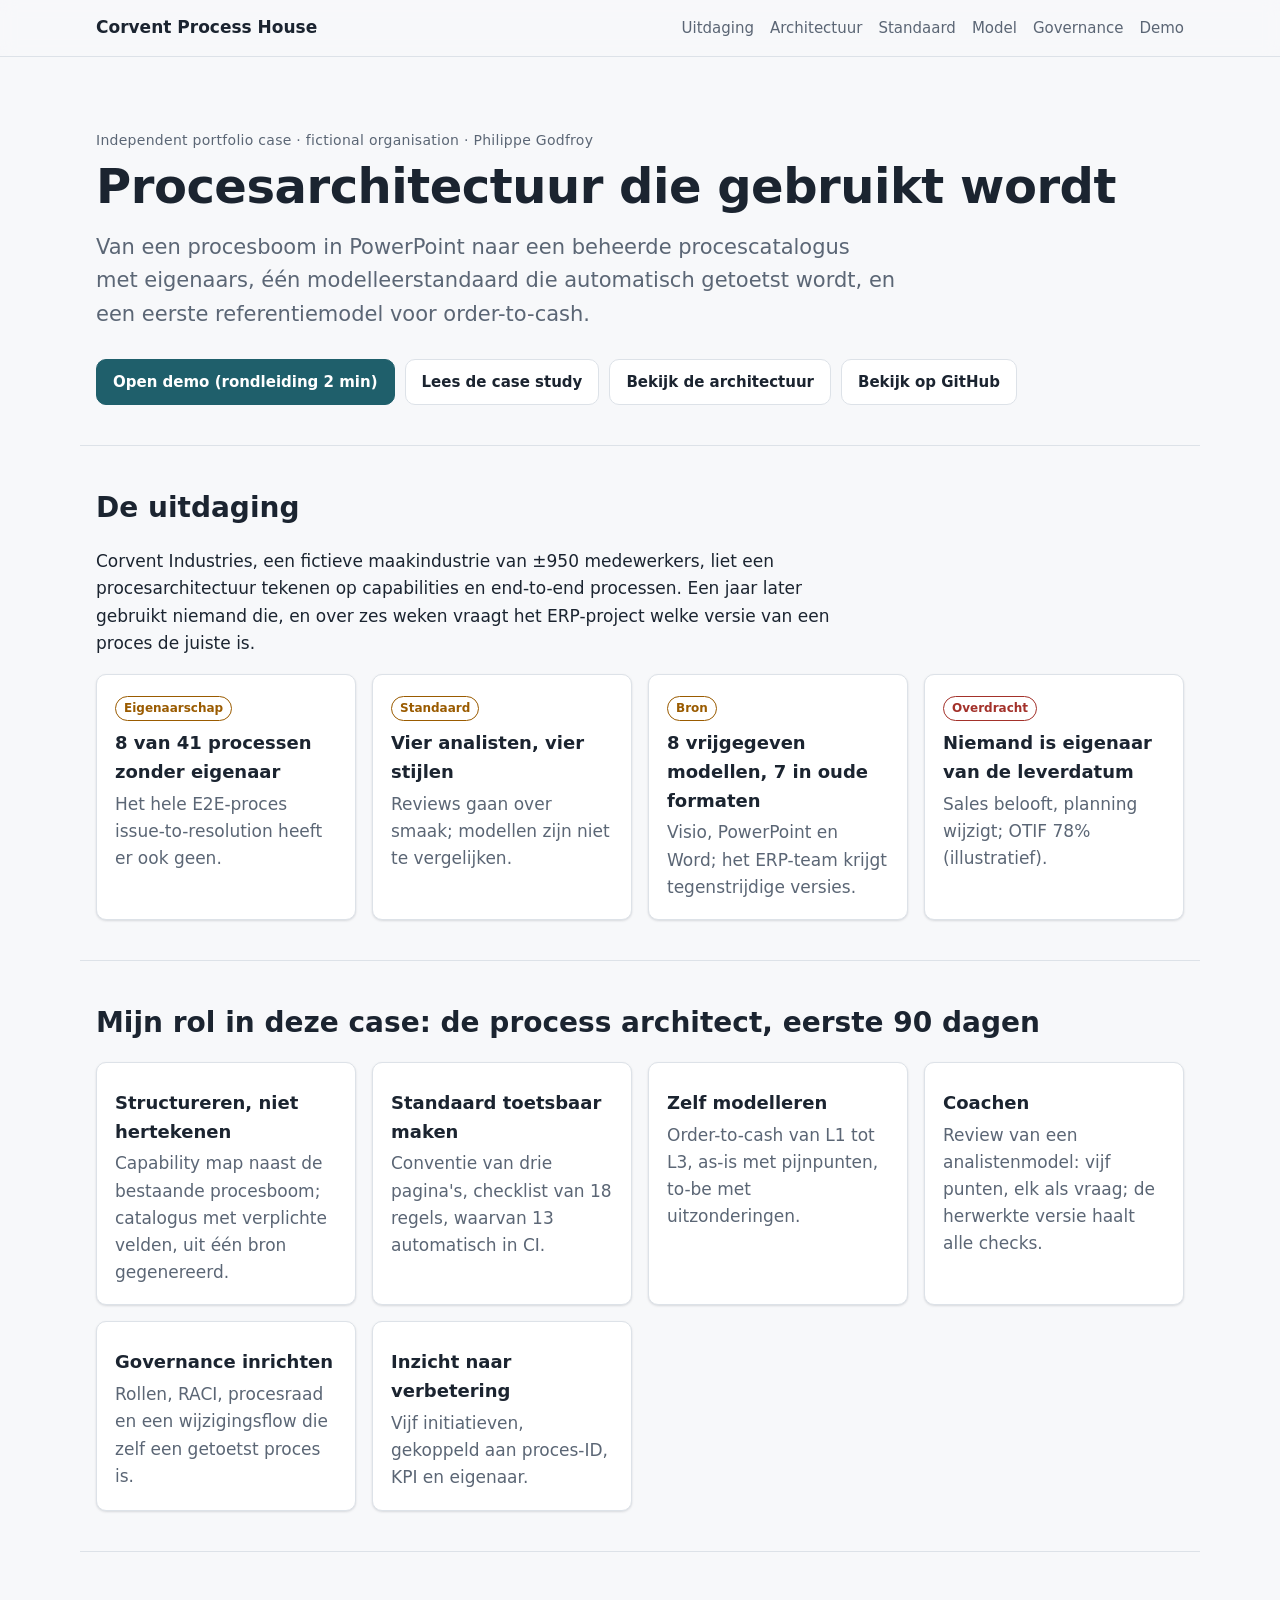
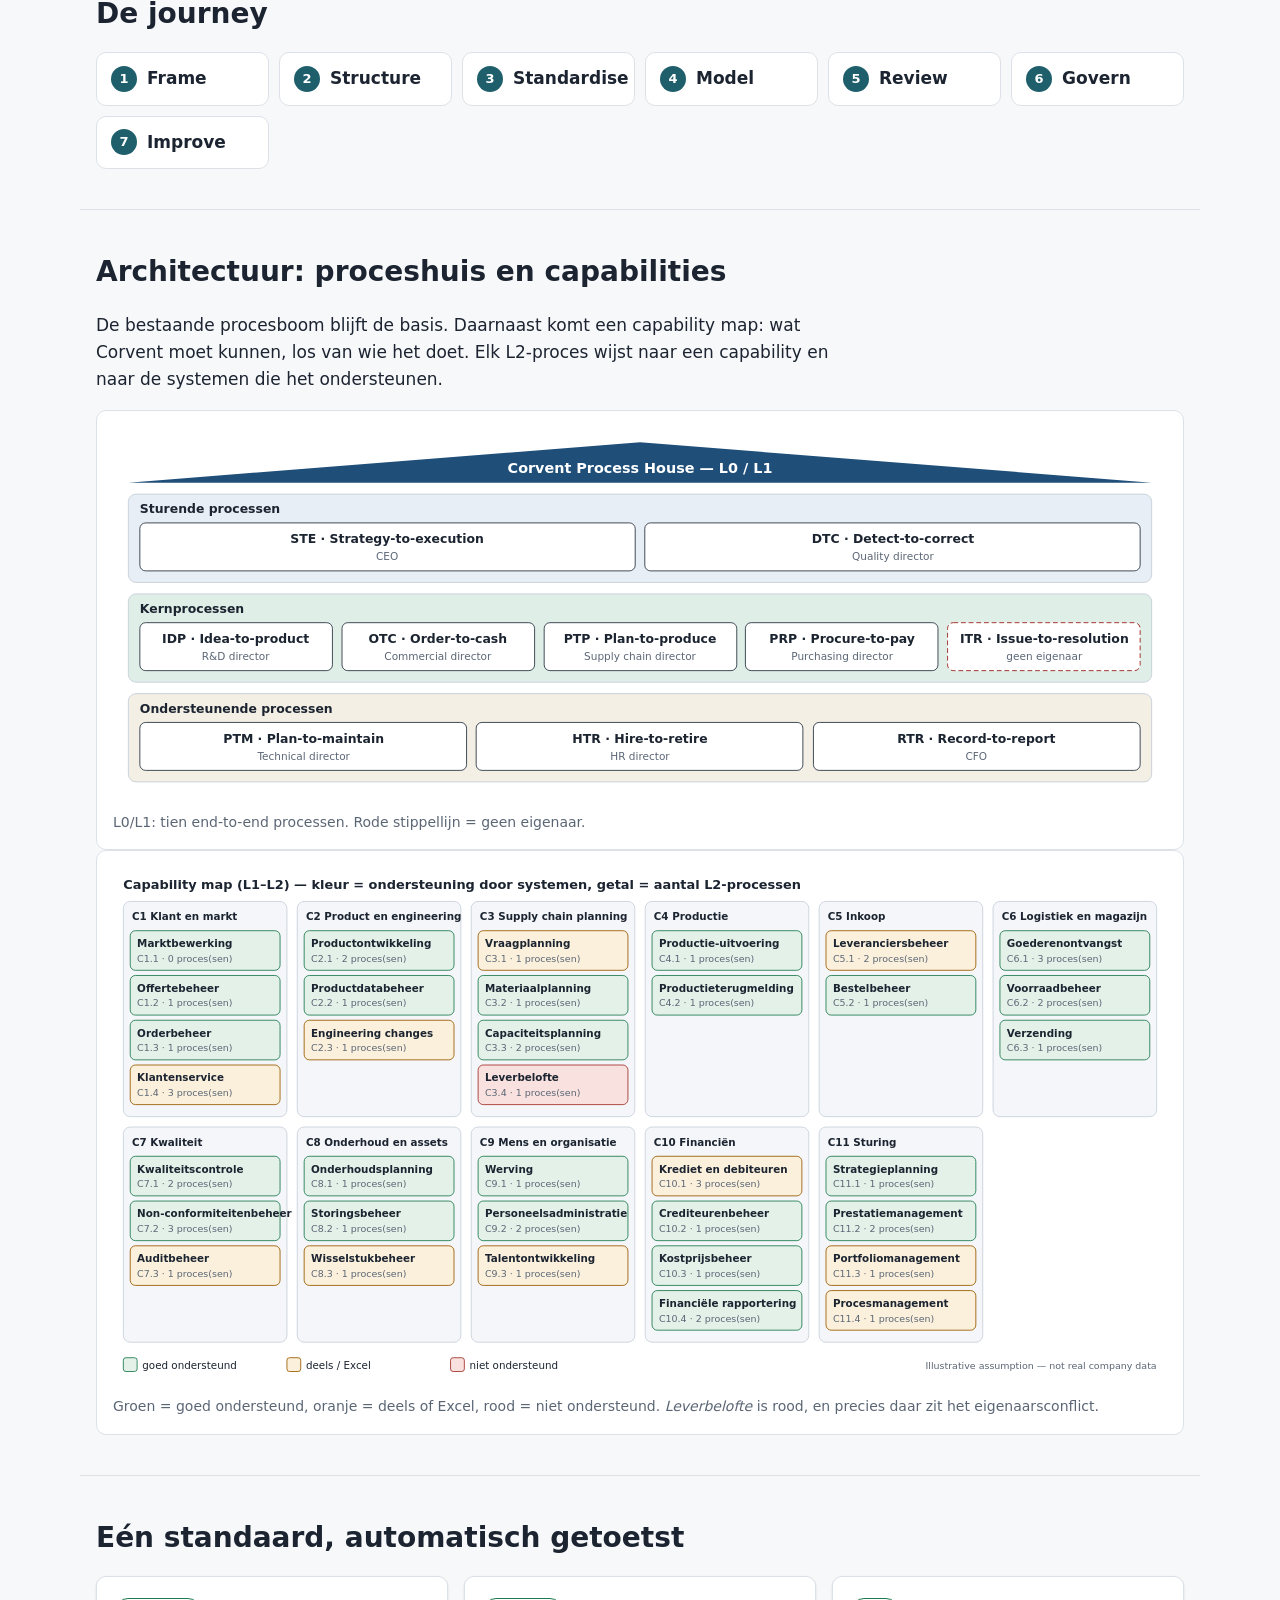
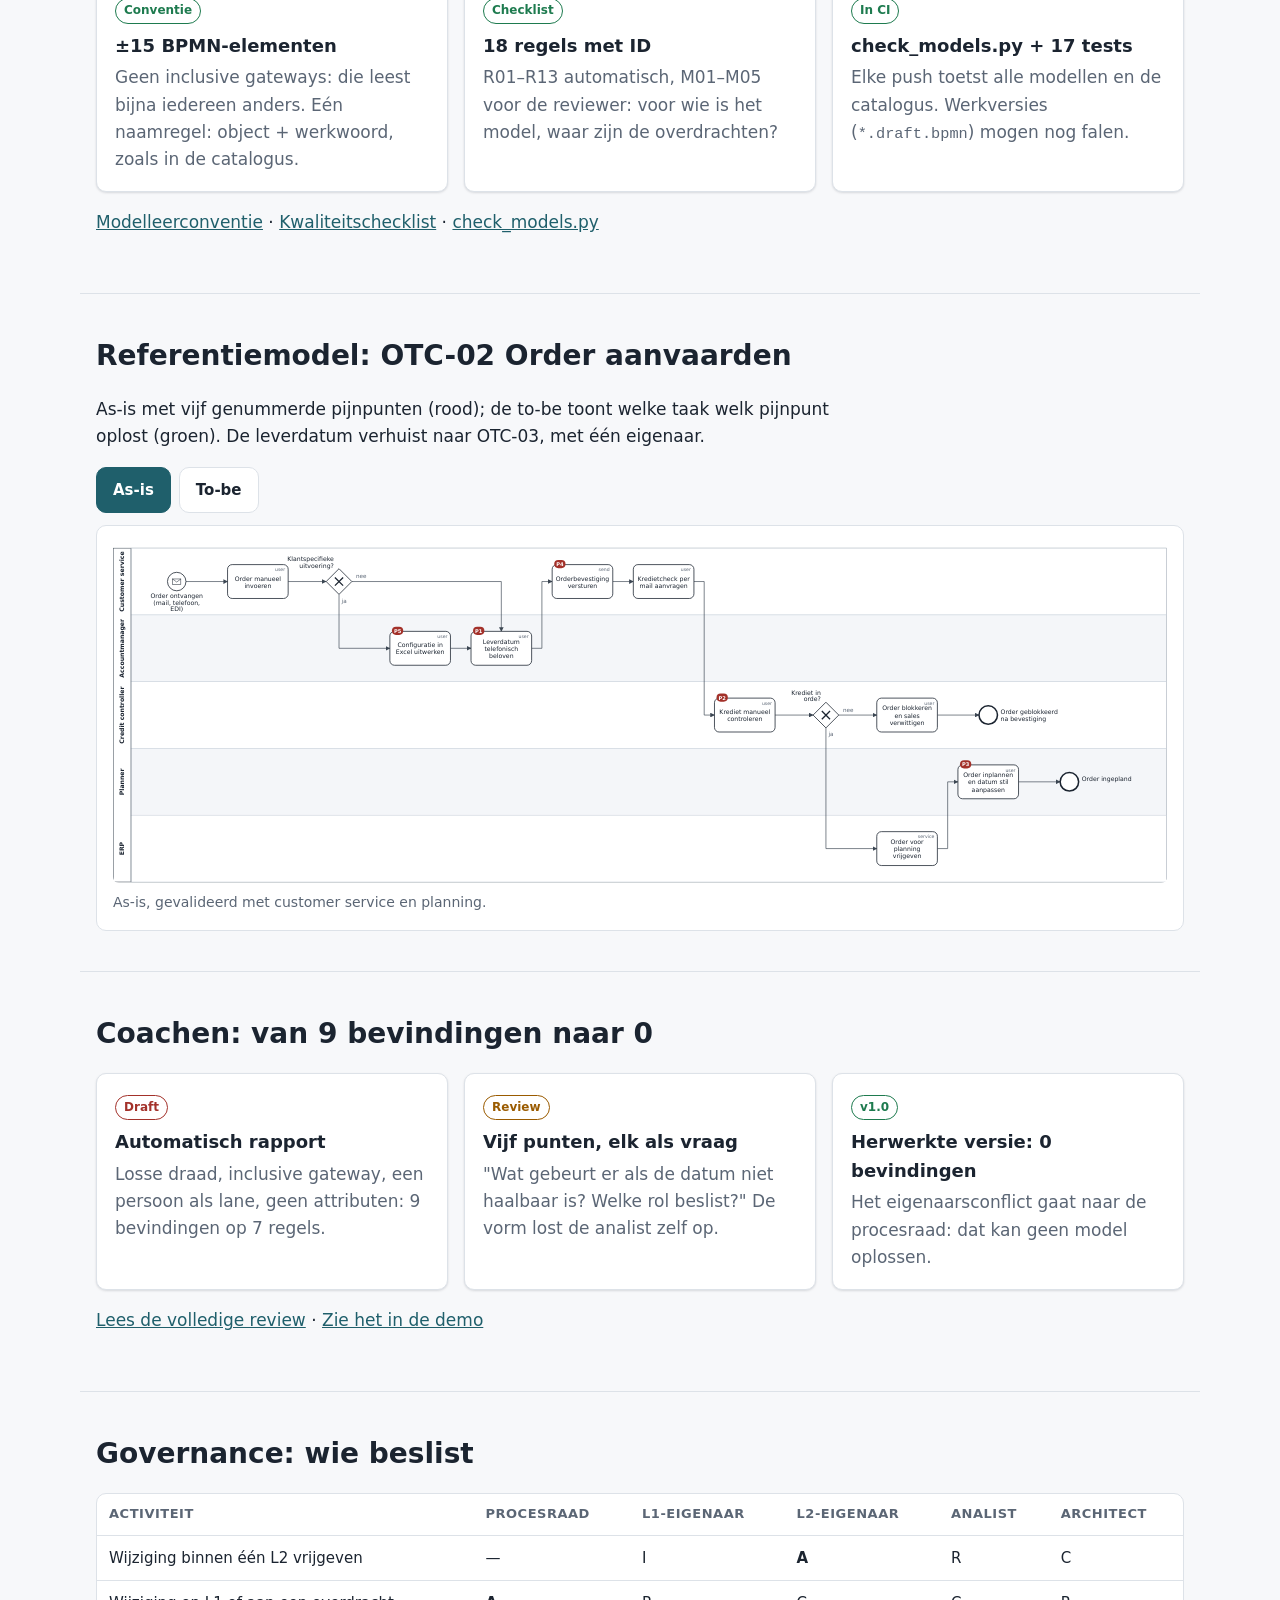
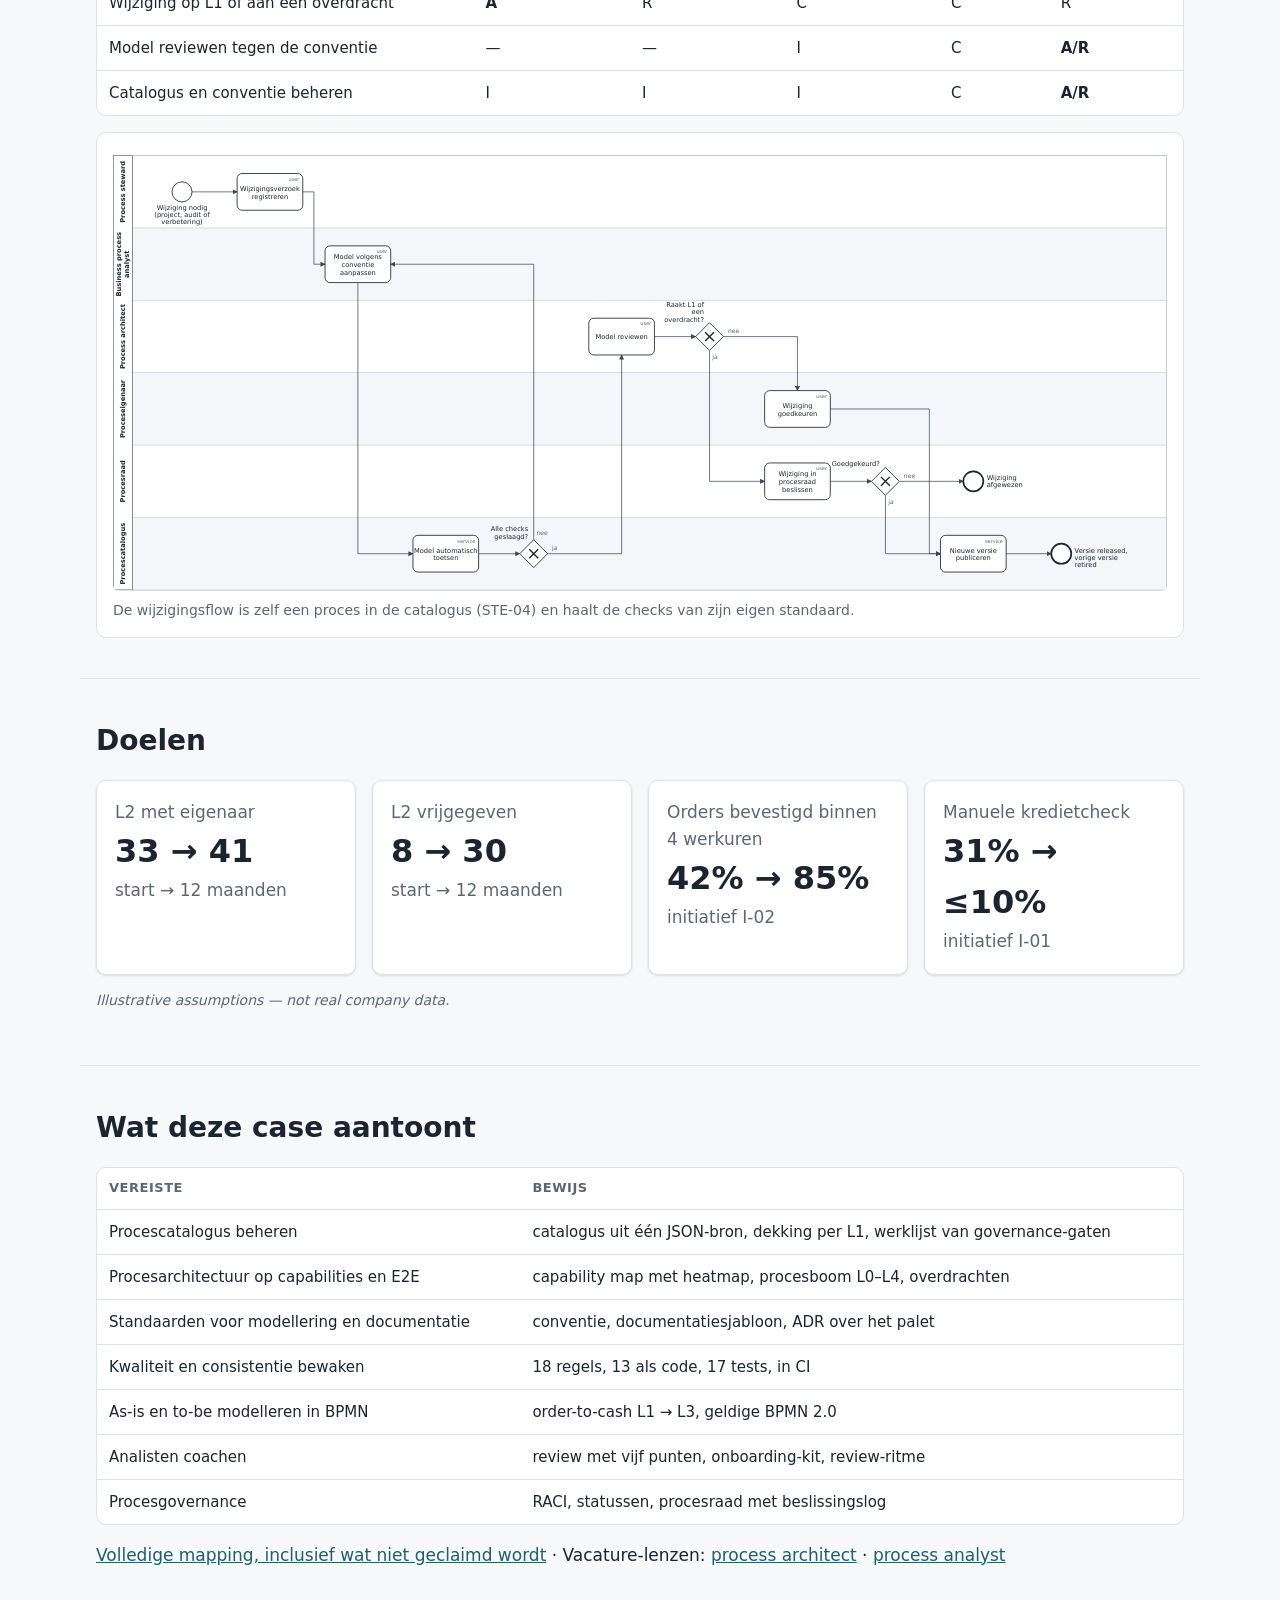
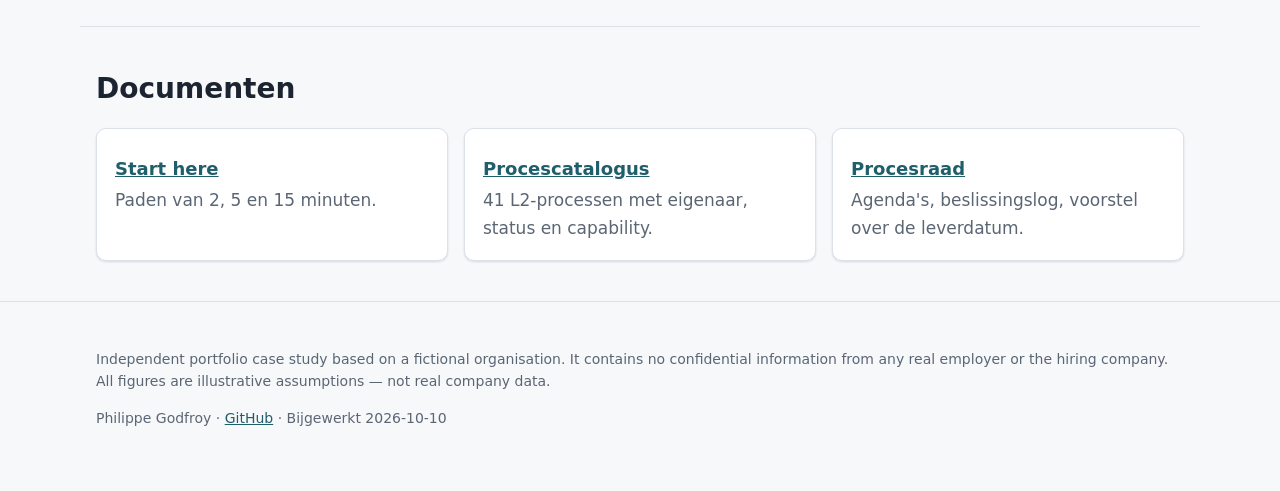
==== site/index.html @ 1c705dac "Corvent Process House: catalogue, capability map, modelling convention with automated checks, order-" ====
<!doctype html>
<html lang="nl">
<head>
  <meta charset="utf-8">
  <meta name="viewport" content="width=device-width, initial-scale=1">
  <title>Corvent Process House — procesarchitectuur case</title>
  <meta name="description" content="Van een procesboom in PowerPoint naar een beheerde procescatalogus met eigenaars, één modelleerstandaard die automatisch getoetst wordt, en een referentiemodel voor order-to-cash. Fictieve organisatie.">
  <meta property="og:title" content="Corvent Process House — procesarchitectuur die gebruikt wordt">
  <meta property="og:description" content="Procescatalogus, modelleerstandaard en governance + referentiemodel order-to-cash. Independent portfolio case, fictional organisation.">
  <meta property="og:type" content="website">
  <meta property="og:image" content="https://phlppgdfry.github.io/manufacturing-process-architecture-case/assets/og-image.png">
  <meta name="twitter:card" content="summary_large_image">
  <link rel="icon" href="assets/favicon.svg" type="image/svg+xml">
  <link rel="stylesheet" href="assets/style.css">
</head>
<body>
  <header class="site-header">
    <div class="wrap header-inner">
      <a class="brand" href="./">Corvent Process House</a>
      <nav aria-label="Secties">
        <a href="#uitdaging">Uitdaging</a>
        <a href="#architectuur">Architectuur</a>
        <a href="#standaard">Standaard</a>
        <a href="#model">Model</a>
        <a href="#governance">Governance</a>
        <a href="demo/?tour">Demo</a>
      </nav>
    </div>
  </header>

  <main>
    <section class="hero wrap">
      <p class="eyebrow">Independent portfolio case · fictional organisation · Philippe Godfroy</p>
      <h1>Procesarchitectuur die gebruikt wordt</h1>
      <p class="lede">Van een procesboom in PowerPoint naar een beheerde procescatalogus met eigenaars, één modelleerstandaard die automatisch getoetst wordt, en een eerste referentiemodel voor order-to-cash.</p>
      <div class="cta-row">
        <a class="btn primary" href="demo/?tour">Open demo (rondleiding 2 min)</a>
        <a class="btn" href="https://github.com/phlppgdfry/manufacturing-process-architecture-case/blob/main/CASE_STUDY.md">Lees de case study</a>
        <a class="btn" href="#architectuur">Bekijk de architectuur</a>
        <a class="btn" href="https://github.com/phlppgdfry/manufacturing-process-architecture-case">Bekijk op GitHub</a>
      </div>
    </section>

    <section id="uitdaging" class="wrap section">
      <h2>De uitdaging</h2>
      <p class="measure">Corvent Industries, een fictieve maakindustrie van ±950 medewerkers, liet een procesarchitectuur tekenen op capabilities en end-to-end processen. Een jaar later gebruikt niemand die, en over zes weken vraagt het ERP-project welke versie van een proces de juiste is.</p>
      <div class="grid cards-4">
        <article class="card"><span class="chip warn">Eigenaarschap</span><h3>8 van 41 processen zonder eigenaar</h3><p>Het hele E2E-proces issue-to-resolution heeft er ook geen.</p></article>
        <article class="card"><span class="chip warn">Standaard</span><h3>Vier analisten, vier stijlen</h3><p>Reviews gaan over smaak; modellen zijn niet te vergelijken.</p></article>
        <article class="card"><span class="chip warn">Bron</span><h3>8 vrijgegeven modellen, 7 in oude formaten</h3><p>Visio, PowerPoint en Word; het ERP-team krijgt tegenstrijdige versies.</p></article>
        <article class="card"><span class="chip risk">Overdracht</span><h3>Niemand is eigenaar van de leverdatum</h3><p>Sales belooft, planning wijzigt; OTIF 78% (illustratief).</p></article>
      </div>
    </section>

    <section id="rol" class="wrap section">
      <h2>Mijn rol in deze case: de process architect, eerste 90 dagen</h2>
      <div class="grid cards-3">
        <article class="card"><h3>Structureren, niet hertekenen</h3><p>Capability map naast de bestaande procesboom; catalogus met verplichte velden, uit één bron gegenereerd.</p></article>
        <article class="card"><h3>Standaard toetsbaar maken</h3><p>Conventie van drie pagina's, checklist van 18 regels, waarvan 13 automatisch in CI.</p></article>
        <article class="card"><h3>Zelf modelleren</h3><p>Order-to-cash van L1 tot L3, as-is met pijnpunten, to-be met uitzonderingen.</p></article>
        <article class="card"><h3>Coachen</h3><p>Review van een analistenmodel: vijf punten, elk als vraag; de herwerkte versie haalt alle checks.</p></article>
        <article class="card"><h3>Governance inrichten</h3><p>Rollen, RACI, procesraad en een wijzigingsflow die zelf een getoetst proces is.</p></article>
        <article class="card"><h3>Inzicht naar verbetering</h3><p>Vijf initiatieven, gekoppeld aan proces-ID, KPI en eigenaar.</p></article>
      </div>
    </section>

    <section id="journey" class="wrap section">
      <h2>De journey</h2>
      <ol class="journey">
        <li><a href="https://github.com/phlppgdfry/manufacturing-process-architecture-case/blob/main/docs/01-frame/90-dagenplan.md"><span class="step-no">1</span>Frame</a></li>
        <li><a href="https://github.com/phlppgdfry/manufacturing-process-architecture-case/blob/main/docs/02-architecture/capability-map.md"><span class="step-no">2</span>Structure</a></li>
        <li><a href="https://github.com/phlppgdfry/manufacturing-process-architecture-case/blob/main/docs/03-standards/modelleerconventie.md"><span class="step-no">3</span>Standardise</a></li>
        <li><a href="https://github.com/phlppgdfry/manufacturing-process-architecture-case/blob/main/docs/04-reference-model/order-to-cash.md"><span class="step-no">4</span>Model</a></li>
        <li><a href="https://github.com/phlppgdfry/manufacturing-process-architecture-case/blob/main/docs/05-review/review-otc-03.md"><span class="step-no">5</span>Review</a></li>
        <li><a href="https://github.com/phlppgdfry/manufacturing-process-architecture-case/blob/main/docs/06-governance/governance-model.md"><span class="step-no">6</span>Govern</a></li>
        <li><a href="https://github.com/phlppgdfry/manufacturing-process-architecture-case/blob/main/docs/07-improvement/verbeterportfolio.md"><span class="step-no">7</span>Improve</a></li>
      </ol>
    </section>

    <section id="architectuur" class="wrap section">
      <h2>Architectuur: proceshuis en capabilities</h2>
      <p class="measure">De bestaande procesboom blijft de basis. Daarnaast komt een capability map: wat Corvent moet kunnen, los van wie het doet. Elk L2-proces wijst naar een capability en naar de systemen die het ondersteunen.</p>
      <figure class="diagram">
        <img src="assets/models/proceshuis.svg" alt="Proceshuis met drie lagen: sturend (STE, DTC), kern (IDP, OTC, PTP, PRP, ITR) en ondersteunend (PTM, HTR, RTR). ITR heeft geen eigenaar." width="1100" height="392">
        <figcaption>L0/L1: tien end-to-end processen. Rode stippellijn = geen eigenaar.</figcaption>
      </figure>
      <figure class="diagram">
        <img src="assets/models/capability-map.svg" alt="Capability map met 11 domeinen en 35 capabilities; Leverbelofte staat rood, onder meer Klantenservice en Krediet en debiteuren staan oranje." loading="lazy" width="1224" height="604">
        <figcaption>Groen = goed ondersteund, oranje = deels of Excel, rood = niet ondersteund. <em>Leverbelofte</em> is rood, en precies daar zit het eigenaarsconflict.</figcaption>
      </figure>
    </section>

    <section id="standaard" class="wrap section">
      <h2>Eén standaard, automatisch getoetst</h2>
      <div class="grid cards-3">
        <article class="card"><span class="chip ok">Conventie</span><h3>±15 BPMN-elementen</h3><p>Geen inclusive gateways: die leest bijna iedereen anders. Eén naamregel: object + werkwoord, zoals in de catalogus.</p></article>
        <article class="card"><span class="chip ok">Checklist</span><h3>18 regels met ID</h3><p>R01–R13 automatisch, M01–M05 voor de reviewer: voor wie is het model, waar zijn de overdrachten?</p></article>
        <article class="card"><span class="chip ok">In CI</span><h3>check_models.py + 17 tests</h3><p>Elke push toetst alle modellen en de catalogus. Werkversies (<code>*.draft.bpmn</code>) mogen nog falen.</p></article>
      </div>
      <p><a href="https://github.com/phlppgdfry/manufacturing-process-architecture-case/blob/main/docs/03-standards/modelleerconventie.md">Modelleerconventie</a> · <a href="https://github.com/phlppgdfry/manufacturing-process-architecture-case/blob/main/docs/03-standards/kwaliteitschecklist.md">Kwaliteitschecklist</a> · <a href="https://github.com/phlppgdfry/manufacturing-process-architecture-case/blob/main/scripts/check_models.py">check_models.py</a></p>
    </section>

    <section id="model" class="wrap section">
      <h2>Referentiemodel: OTC-02 Order aanvaarden</h2>
      <p class="measure">As-is met vijf genummerde pijnpunten (rood); de to-be toont welke taak welk pijnpunt oplost (groen). De leverdatum verhuist naar OTC-03, met één eigenaar.</p>
      <div class="toggle" role="group" aria-label="Kies model">
        <button type="button" class="btn" data-show="asis" aria-pressed="true">As-is</button>
        <button type="button" class="btn" data-show="tobe" aria-pressed="false">To-be</button>
      </div>
      <figure class="diagram" data-model="asis">
        <img src="assets/models/otc-02-as-is.svg" alt="As-is: order manueel ingevoerd, leverdatum telefonisch beloofd (P1), bevestiging vóór kredietcheck (P4), krediet manueel gecontroleerd (P2), datum stil aangepast door planner (P3), configuratie in Excel (P5)." loading="lazy" width="2052" height="664">
        <figcaption>As-is, gevalideerd met customer service en planning.</figcaption>
      </figure>
      <figure class="diagram hidden" data-model="tobe">
        <img src="assets/models/otc-02-to-be.svg" alt="To-be: order geregistreerd, configuratie in productconfigurator, kredietlimiet automatisch gecontroleerd, uitzondering beoordeeld door credit controller met timer van 4 werkuren, order aanvaard en naar OTC-03." loading="lazy" width="1894" height="534">
        <figcaption>To-be v1.0: drie uitzonderingspaden, waaronder een non-interrupting timer.</figcaption>
      </figure>
    </section>

    <section id="review" class="wrap section">
      <h2>Coachen: van 9 bevindingen naar 0</h2>
      <div class="grid cards-3">
        <article class="card"><span class="chip risk">Draft</span><h3>Automatisch rapport</h3><p>Losse draad, inclusive gateway, een persoon als lane, geen attributen: 9 bevindingen op 7 regels.</p></article>
        <article class="card"><span class="chip warn">Review</span><h3>Vijf punten, elk als vraag</h3><p>"Wat gebeurt er als de datum niet haalbaar is? Welke rol beslist?" De vorm lost de analist zelf op.</p></article>
        <article class="card"><span class="chip ok">v1.0</span><h3>Herwerkte versie: 0 bevindingen</h3><p>Het eigenaarsconflict gaat naar de procesraad: dat kan geen model oplossen.</p></article>
      </div>
      <p><a href="https://github.com/phlppgdfry/manufacturing-process-architecture-case/blob/main/docs/05-review/review-otc-03.md">Lees de volledige review</a> · <a href="demo/?tour">Zie het in de demo</a></p>
    </section>

    <section id="governance" class="wrap section">
      <h2>Governance: wie beslist</h2>
      <div class="table-wrap">
        <table>
          <thead><tr><th>Activiteit</th><th>Procesraad</th><th>L1-eigenaar</th><th>L2-eigenaar</th><th>Analist</th><th>Architect</th></tr></thead>
          <tbody>
            <tr><td>Wijziging binnen één L2 vrijgeven</td><td>—</td><td>I</td><td><strong>A</strong></td><td>R</td><td>C</td></tr>
            <tr><td>Wijziging op L1 of aan een overdracht</td><td><strong>A</strong></td><td>R</td><td>C</td><td>C</td><td>R</td></tr>
            <tr><td>Model reviewen tegen de conventie</td><td>—</td><td>—</td><td>I</td><td>C</td><td><strong>A/R</strong></td></tr>
            <tr><td>Catalogus en conventie beheren</td><td>I</td><td>I</td><td>I</td><td>C</td><td><strong>A/R</strong></td></tr>
          </tbody>
        </table>
      </div>
      <figure class="diagram" style="margin-top:16px">
        <img src="assets/models/ste-04-proceswijziging.svg" alt="Wijzigingsflow: steward registreert verzoek, analist past model aan, automatische check, architect reviewt, eigenaar of procesraad beslist, nieuwe versie gepubliceerd." loading="lazy" width="1894" height="794">
        <figcaption>De wijzigingsflow is zelf een proces in de catalogus (STE-04) en haalt de checks van zijn eigen standaard.</figcaption>
      </figure>
    </section>

    <section id="resultaat" class="wrap section">
      <h2>Doelen</h2>
      <div class="grid cards-4">
        <article class="card"><p>L2 met eigenaar</p><p class="kpi-value">33 → 41</p><p>start → 12 maanden</p></article>
        <article class="card"><p>L2 vrijgegeven</p><p class="kpi-value">8 → 30</p><p>start → 12 maanden</p></article>
        <article class="card"><p>Orders bevestigd binnen 4 werkuren</p><p class="kpi-value">42% → 85%</p><p>initiatief I-02</p></article>
        <article class="card"><p>Manuele kredietcheck</p><p class="kpi-value">31% → ≤10%</p><p>initiatief I-01</p></article>
      </div>
      <p class="note">Illustrative assumptions — not real company data.</p>
    </section>

    <section id="evidence" class="wrap section">
      <h2>Wat deze case aantoont</h2>
      <div class="table-wrap">
        <table>
          <thead><tr><th>Vereiste</th><th>Bewijs</th></tr></thead>
          <tbody>
            <tr><td>Procescatalogus beheren</td><td>catalogus uit één JSON-bron, dekking per L1, werklijst van governance-gaten</td></tr>
            <tr><td>Procesarchitectuur op capabilities en E2E</td><td>capability map met heatmap, procesboom L0–L4, overdrachten</td></tr>
            <tr><td>Standaarden voor modellering en documentatie</td><td>conventie, documentatiesjabloon, ADR over het palet</td></tr>
            <tr><td>Kwaliteit en consistentie bewaken</td><td>18 regels, 13 als code, 17 tests, in CI</td></tr>
            <tr><td>As-is en to-be modelleren in BPMN</td><td>order-to-cash L1 → L3, geldige BPMN 2.0</td></tr>
            <tr><td>Analisten coachen</td><td>review met vijf punten, onboarding-kit, review-ritme</td></tr>
            <tr><td>Procesgovernance</td><td>RACI, statussen, procesraad met beslissingslog</td></tr>
          </tbody>
        </table>
      </div>
      <p><a href="https://github.com/phlppgdfry/manufacturing-process-architecture-case/blob/main/EVIDENCE.md">Volledige mapping, inclusief wat niet geclaimd wordt</a> · Vacature-lenzen: <a href="for/process-architect/">process architect</a> · <a href="for/process-analyst/">process analyst</a></p>
    </section>

    <section id="documenten" class="wrap section">
      <h2>Documenten</h2>
      <div class="grid cards-3">
        <article class="card"><h3><a href="https://github.com/phlppgdfry/manufacturing-process-architecture-case/blob/main/START-HERE.md">Start here</a></h3><p>Paden van 2, 5 en 15 minuten.</p></article>
        <article class="card"><h3><a href="https://github.com/phlppgdfry/manufacturing-process-architecture-case/blob/main/docs/02-architecture/procescatalogus.md">Procescatalogus</a></h3><p>41 L2-processen met eigenaar, status en capability.</p></article>
        <article class="card"><h3><a href="https://github.com/phlppgdfry/manufacturing-process-architecture-case/blob/main/docs/06-governance/procesraad.md">Procesraad</a></h3><p>Agenda's, beslissingslog, voorstel over de leverdatum.</p></article>
      </div>
    </section>
  </main>

  <footer class="site-footer">
    <div class="wrap">
      <p>Independent portfolio case study based on a fictional organisation. It contains no confidential information from any real employer or the hiring company. All figures are illustrative assumptions — not real company data.</p>
      <p>Philippe Godfroy · <a href="https://github.com/phlppgdfry">GitHub</a> · Bijgewerkt 2026-10-10</p>
    </div>
  </footer>

  <script>
    document.querySelectorAll("[data-show]").forEach((btn) => btn.addEventListener("click", () => {
      document.querySelectorAll("[data-show]").forEach((b) => b.setAttribute("aria-pressed", String(b === btn)));
      document.querySelectorAll("[data-model]").forEach((f) => f.classList.toggle("hidden", f.dataset.model !== btn.dataset.show));
    }));
  </script>
</body>
</html>
---- site/assets/style.css ----
/* Case-site design system: neutral, enterprise, one accent. Change tokens, not components. */
/* Corvent Process House: teal accent; demo components at the end of the file. */
:root {
  --font: ui-sans-serif, system-ui, -apple-system, "Segoe UI", Roboto, "Helvetica Neue", Arial, sans-serif;
  --mono: ui-monospace, "SF Mono", Menlo, Consolas, monospace;
  --bg: #f7f8fa;
  --surface: #ffffff;
  --text: #1b2430;
  --muted: #5b6675;
  --border: #dde2e8;
  --accent: #1f5f6b;
  --accent-contrast: #ffffff;
  --ok: #1e7b4f;
  --warn: #9a5b00;
  --risk: #a3312a;
  --radius: 10px;
  --shadow: 0 1px 2px rgb(16 24 40 / 6%), 0 1px 3px rgb(16 24 40 / 8%);
  --wrap: 1120px;
  --gutter: 16px;
}
@media (prefers-color-scheme: dark) {
  :root {
    --bg: #0f141a;
    --surface: #161d25;
    --text: #e6eaef;
    --muted: #9aa5b1;
    --border: #2a3440;
    --accent: #7cc4cf;
    --accent-contrast: #0f141a;
    --ok: #5cc28f;
    --warn: #e0a84a;
    --risk: #ef8a82;
    --shadow: none;
  }
}

*, *::before, *::after { box-sizing: border-box; }
html { scroll-behavior: smooth; }
body { margin: 0; font-family: var(--font); background: var(--bg); color: var(--text); line-height: 1.6; font-size: 17px; }
a { color: var(--accent); }
a:focus-visible, .btn:focus-visible { outline: 3px solid var(--accent); outline-offset: 2px; }
img, svg { max-width: 100%; height: auto; }

.wrap { max-width: var(--wrap); margin: 0 auto; padding: 0 var(--gutter); }
.measure { max-width: 68ch; }

.site-header { position: sticky; top: 0; z-index: 10; background: color-mix(in srgb, var(--bg) 88%, transparent); backdrop-filter: blur(8px); border-bottom: 1px solid var(--border); }
.header-inner { display: flex; align-items: center; justify-content: space-between; gap: 16px; min-height: 56px; flex-wrap: wrap; }
.brand { font-weight: 700; text-decoration: none; color: var(--text); }
.site-header nav { display: flex; gap: 16px; flex-wrap: wrap; }
.site-header nav a { color: var(--muted); text-decoration: none; font-size: 15px; }
.site-header nav a:hover { color: var(--text); }

.hero { padding: 72px var(--gutter) 40px; }
.eyebrow { color: var(--muted); font-size: 14px; letter-spacing: .02em; margin: 0 0 8px; }
h1 { font-size: clamp(30px, 5vw, 48px); line-height: 1.15; margin: 0 0 16px; letter-spacing: -0.01em; }
h2 { font-size: clamp(22px, 3vw, 28px); margin: 0 0 16px; }
h3 { font-size: 18px; margin: 8px 0 4px; }
.lede { font-size: clamp(18px, 2.4vw, 21px); color: var(--muted); max-width: 60ch; margin: 0 0 28px; }

.cta-row { display: flex; flex-wrap: wrap; gap: 10px; }
.btn { display: inline-block; padding: 10px 16px; border-radius: var(--radius); border: 1px solid var(--border); background: var(--surface); color: var(--text); text-decoration: none; font-weight: 600; font-size: 15px; }
.btn.primary { background: var(--accent); color: var(--accent-contrast); border-color: var(--accent); }

.section { padding: 40px var(--gutter); border-top: 1px solid var(--border); }

.grid { display: grid; gap: 16px; }
.cards-3 { grid-template-columns: repeat(auto-fit, minmax(220px, 1fr)); }
.cards-4 { grid-template-columns: repeat(auto-fit, minmax(200px, 1fr)); }
.card { background: var(--surface); border: 1px solid var(--border); border-radius: var(--radius); padding: 18px; box-shadow: var(--shadow); }
.card p { margin: 0; color: var(--muted); }

.chip { display: inline-block; white-space: nowrap; font-size: 12px; font-weight: 600; padding: 2px 8px; border-radius: 999px; border: 1px solid currentColor; }
.chip.ok { color: var(--ok); } .chip.warn { color: var(--warn); } .chip.risk { color: var(--risk); } .chip.info { color: var(--accent); } .chip.muted { color: var(--muted); }

.checklist { padding-left: 1.2em; }
.journey { list-style: none; padding: 0; margin: 0; display: grid; grid-template-columns: repeat(auto-fit, minmax(150px, 1fr)); gap: 10px; }
.journey a { display: flex; align-items: center; gap: 10px; padding: 12px 14px; background: var(--surface); border: 1px solid var(--border); border-radius: var(--radius); text-decoration: none; color: var(--text); font-weight: 600; }
.step-no { display: inline-grid; place-items: center; width: 26px; height: 26px; border-radius: 50%; background: var(--accent); color: var(--accent-contrast); font-size: 13px; flex: none; }

.diagram { margin: 0; background: var(--surface); border: 1px solid var(--border); border-radius: var(--radius); padding: 16px; overflow-x: auto; }
.diagram figcaption { color: var(--muted); font-size: 14px; margin-top: 8px; }

.kpi-value { font-size: 32px; font-weight: 700; color: var(--text) !important; }
.note { font-size: 14px; color: var(--muted); font-style: italic; }

.table-wrap { overflow-x: auto; border: 1px solid var(--border); border-radius: var(--radius); background: var(--surface); }
table { border-collapse: collapse; width: 100%; font-size: 15px; }
th, td { text-align: left; padding: 10px 12px; border-bottom: 1px solid var(--border); vertical-align: top; }
th { color: var(--muted); font-weight: 600; font-size: 13px; text-transform: uppercase; letter-spacing: .04em; }
tr:last-child td { border-bottom: none; }

.site-footer { border-top: 1px solid var(--border); padding: 32px 0 48px; color: var(--muted); font-size: 14px; }

/* Guided tour (assets/tour.js) */
.hidden { display: none !important; }
.tour { position: fixed; left: 16px; right: 16px; bottom: 16px; z-index: 50; max-width: 760px; margin: 0 auto; background: var(--text); color: var(--bg); border-radius: var(--radius); padding: 12px 16px; display: flex; gap: 12px; align-items: center; justify-content: space-between; flex-wrap: wrap; box-shadow: 0 6px 24px rgb(0 0 0 / 25%); }
.tour p { margin: 0; font-size: 15px; max-width: 70ch; }
.tour .tour-step { display: block; font-size: 12px; opacity: .7; }
.tour-actions { display: flex; gap: 8px; }
.tour button { font: inherit; font-size: 14px; padding: 6px 12px; border-radius: 999px; border: 1px solid currentColor; background: transparent; color: inherit; cursor: pointer; }
.tour button:disabled { opacity: .4; cursor: default; }
.tour-flash { animation: tour-flash 1.4s ease-out; }
@keyframes tour-flash { 0% { box-shadow: 0 0 0 4px var(--accent); } 100% { box-shadow: 0 0 0 4px transparent; } }

/* Toggle + diagrams */
.toggle { display: flex; gap: 8px; flex-wrap: wrap; margin: 0 0 12px; }
.btn[aria-pressed="true"] { background: var(--accent); color: var(--accent-contrast); border-color: var(--accent); }
button.btn { cursor: pointer; font: inherit; font-weight: 600; font-size: 15px; }
button.btn:disabled { opacity: .5; cursor: default; }
.diagram img { display: block; width: 100%; height: auto; background: #fff; border-radius: 6px; }
code { font-family: var(--mono); font-size: .9em; }
.muted { color: var(--muted); }

/* Demo */
.demo-head { display: flex; justify-content: space-between; align-items: end; gap: 16px; flex-wrap: wrap; padding: 32px 0 16px; }
.demo-head h1 { font-size: clamp(26px, 4vw, 38px); margin-bottom: 8px; }
.demo-head .lede { margin-bottom: 0; }
.tabs { display: flex; gap: 4px; border-bottom: 1px solid var(--border); margin-bottom: 16px; overflow-x: auto; }
.tabs button { font: inherit; font-weight: 600; font-size: 15px; padding: 10px 14px; border: none; border-bottom: 3px solid transparent; background: none; color: var(--muted); cursor: pointer; white-space: nowrap; }
.tabs button[aria-selected="true"] { color: var(--text); border-bottom-color: var(--accent); }
.demo-grid { display: grid; grid-template-columns: minmax(0, 1fr) 300px; gap: 16px; align-items: start; }
.demo-main { min-width: 0; }
.kpis { grid-template-columns: repeat(4, minmax(0, 1fr)); }
.kpi { padding: 14px; }
.kpi p { font-size: 14px; }
.kpi .kpi-value { font-size: 28px; margin: 2px 0; }
@media (max-width: 700px) { .kpis { grid-template-columns: repeat(2, minmax(0, 1fr)); } }
.filters { display: flex; flex-wrap: wrap; gap: 10px 14px; align-items: end; margin: 16px 0; font-size: 14px; color: var(--muted); }
.filters label { display: flex; flex-direction: column; gap: 4px; }
.filters label.check { flex-direction: row; align-items: center; gap: 6px; padding-bottom: 8px; }
.filters label.grow { flex: 1 1 180px; }
.filters select, .filters input[type="search"] { font: inherit; font-size: 15px; padding: 7px 9px; border: 1px solid var(--border); border-radius: 8px; background: var(--surface); color: var(--text); }
.split { display: grid; grid-template-columns: minmax(0, 1.15fr) minmax(0, 1fr); gap: 16px; align-items: start; margin-top: 16px; }
.list { max-height: 640px; overflow: auto; padding-right: 4px; }
.list .count { margin: 0 0 8px; font-size: 14px; }
.list h3 { font-size: 13px; text-transform: uppercase; letter-spacing: .05em; color: var(--muted); margin: 14px 0 6px; }
.list h4 { font-size: 15px; margin: 10px 0 6px; }
.list ul { list-style: none; padding: 0; margin: 0; display: grid; gap: 6px; }
.row { width: 100%; display: grid; grid-template-columns: 62px minmax(0, 1fr) auto; grid-template-areas: "id name status" "id owner owner"; gap: 2px 10px; text-align: left; font: inherit; font-size: 14px; padding: 8px 10px; border: 1px solid var(--border); border-radius: 8px; background: var(--surface); color: var(--text); cursor: pointer; }
.row:hover, .row.active { border-color: var(--accent); }
.row.active { box-shadow: inset 3px 0 0 var(--accent); }
.row .pid { grid-area: id; font-family: var(--mono); font-size: 13px; color: var(--muted); }
.row .pname { grid-area: name; font-weight: 600; }
.row > .chip:last-child { grid-area: status; justify-self: end; }
.row .powner, .row > .chip.risk:not(:last-child) { grid-area: owner; font-size: 13px; color: var(--muted); justify-self: start; }
.row > .chip.risk:not(:last-child) { color: var(--risk); }
.detail { position: sticky; top: 72px; }
.detail h3 { margin-top: 0; }
.facts { display: grid; grid-template-columns: 100px 1fr; gap: 6px 12px; font-size: 15px; margin: 12px 0; }
.facts dt { color: var(--muted); }
.facts dd { margin: 0; overflow-wrap: anywhere; }
.issue { background: color-mix(in srgb, var(--warn) 10%, transparent); border-left: 3px solid var(--warn); padding: 8px 10px; border-radius: 6px; font-size: 14px; }
.thumb { margin: 12px 0 0; border: 1px solid var(--border); border-radius: 8px; overflow: auto; background: #fff; }
.thumb img { display: block; min-width: 560px; }
.feedback-list { padding-left: 1.2em; font-size: 15px; display: grid; gap: 8px; }
.dim { opacity: .55; }
.decision fieldset { border: 1px solid var(--border); border-radius: 8px; padding: 10px 14px; margin: 12px 0; display: grid; gap: 8px; font-size: 15px; }
.decision label { display: flex; gap: 8px; align-items: baseline; }
.msg { font-size: 15px; font-weight: 600; min-height: 1.4em; }
.eventlog { position: sticky; top: 72px; font-size: 14px; }
.eventlog h3 { margin-top: 0; }
.eventlog ol { list-style: none; padding: 0; margin: 0; display: grid; gap: 8px; }
.eventlog li { border-left: 3px solid var(--border); padding-left: 8px; }
.eventlog li.ok { border-color: var(--ok); } .eventlog li.warn { border-color: var(--warn); } .eventlog li.muted { color: var(--muted); }
.eventlog time { display: block; font-family: var(--mono); font-size: 12px; color: var(--muted); }
@media (max-width: 960px) {
  .demo-grid, .split { grid-template-columns: minmax(0, 1fr); }
  .eventlog, .detail { position: static; }
  .list { max-height: none; }
}
@media (max-width: 520px) {
  .row { grid-template-columns: 56px minmax(0, 1fr); grid-template-areas: "id name" "id owner" "id status"; }
  .row > .chip:last-child { justify-self: start; }
  .facts { grid-template-columns: 1fr; }
}

@media print {
  .site-header, .cta-row, .tour { display: none; }
  body { background: #fff; color: #000; font-size: 11pt; }
  .section { break-inside: avoid; padding: 16px 0; }
  .card { box-shadow: none; }
  a { color: #000; }
}
@media (prefers-reduced-motion: reduce) { html { scroll-behavior: auto; } .tour-flash { animation: none; outline: 3px solid var(--accent); } }
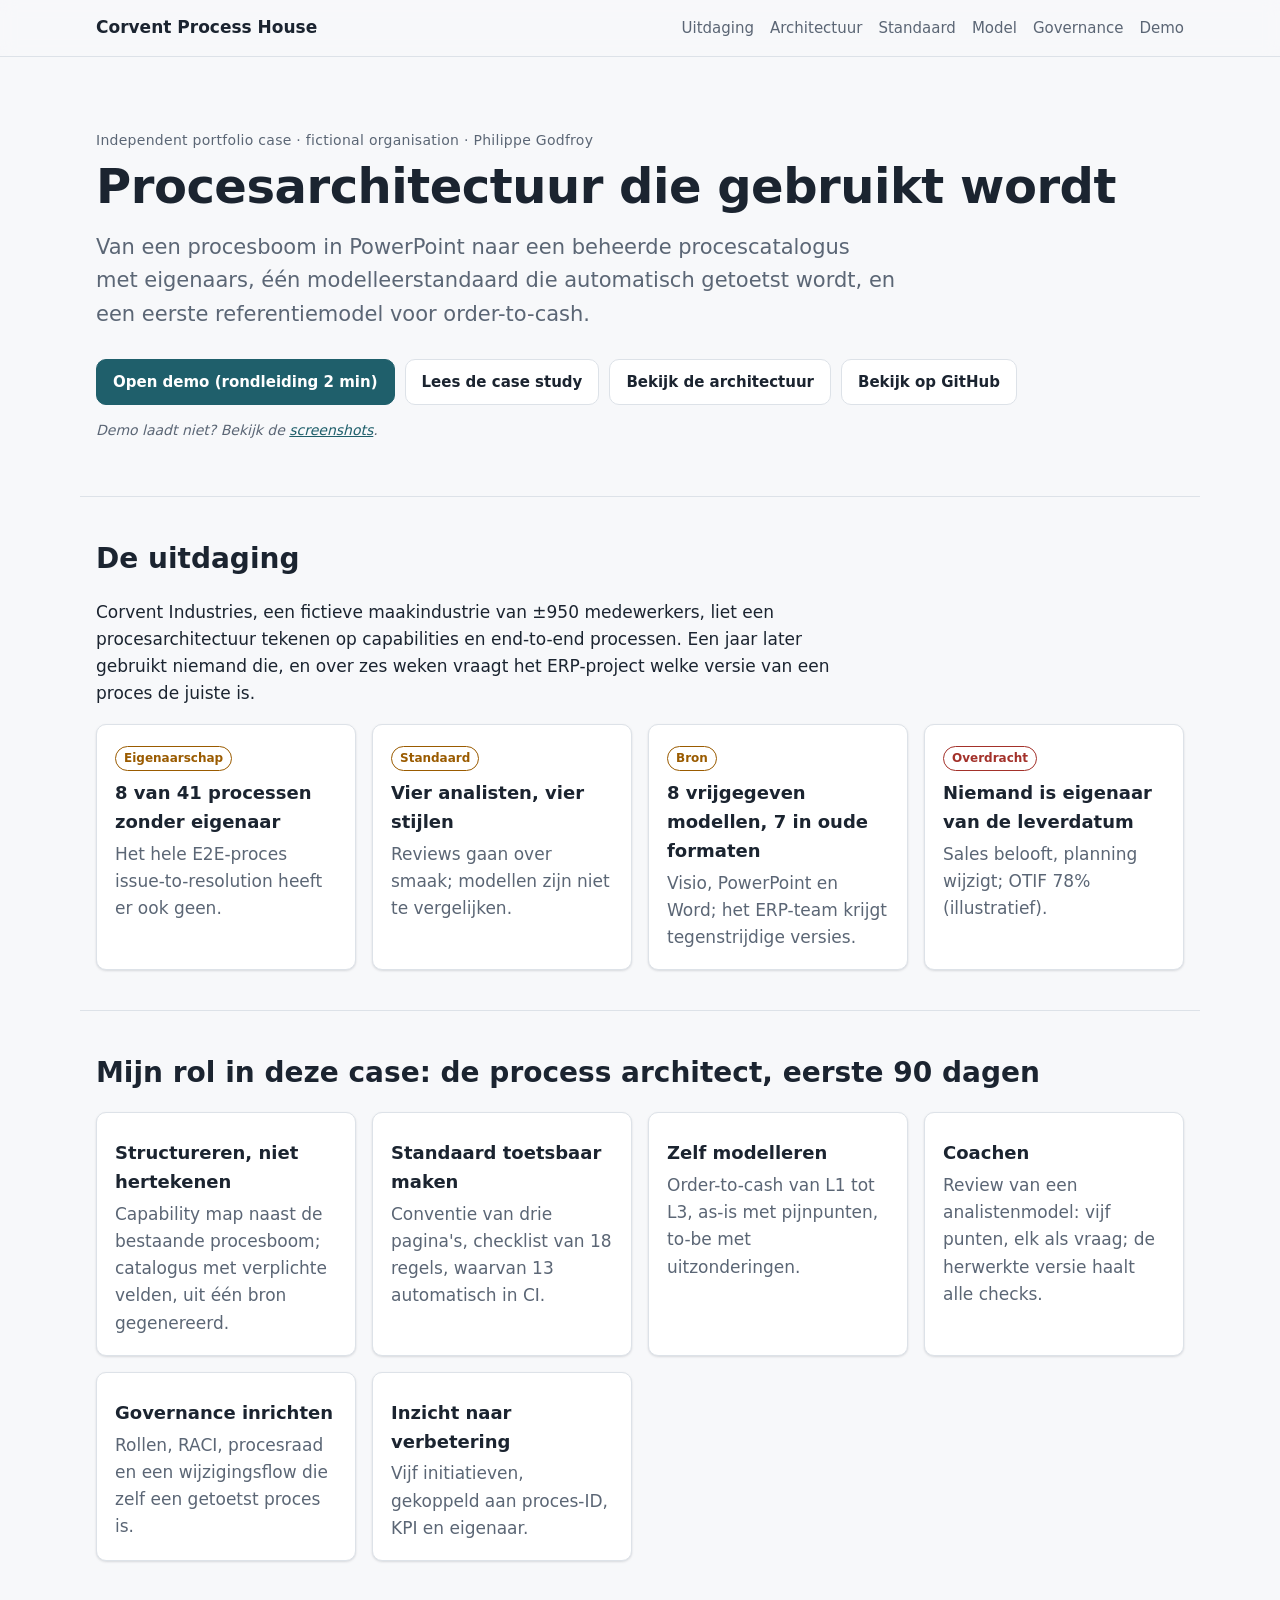
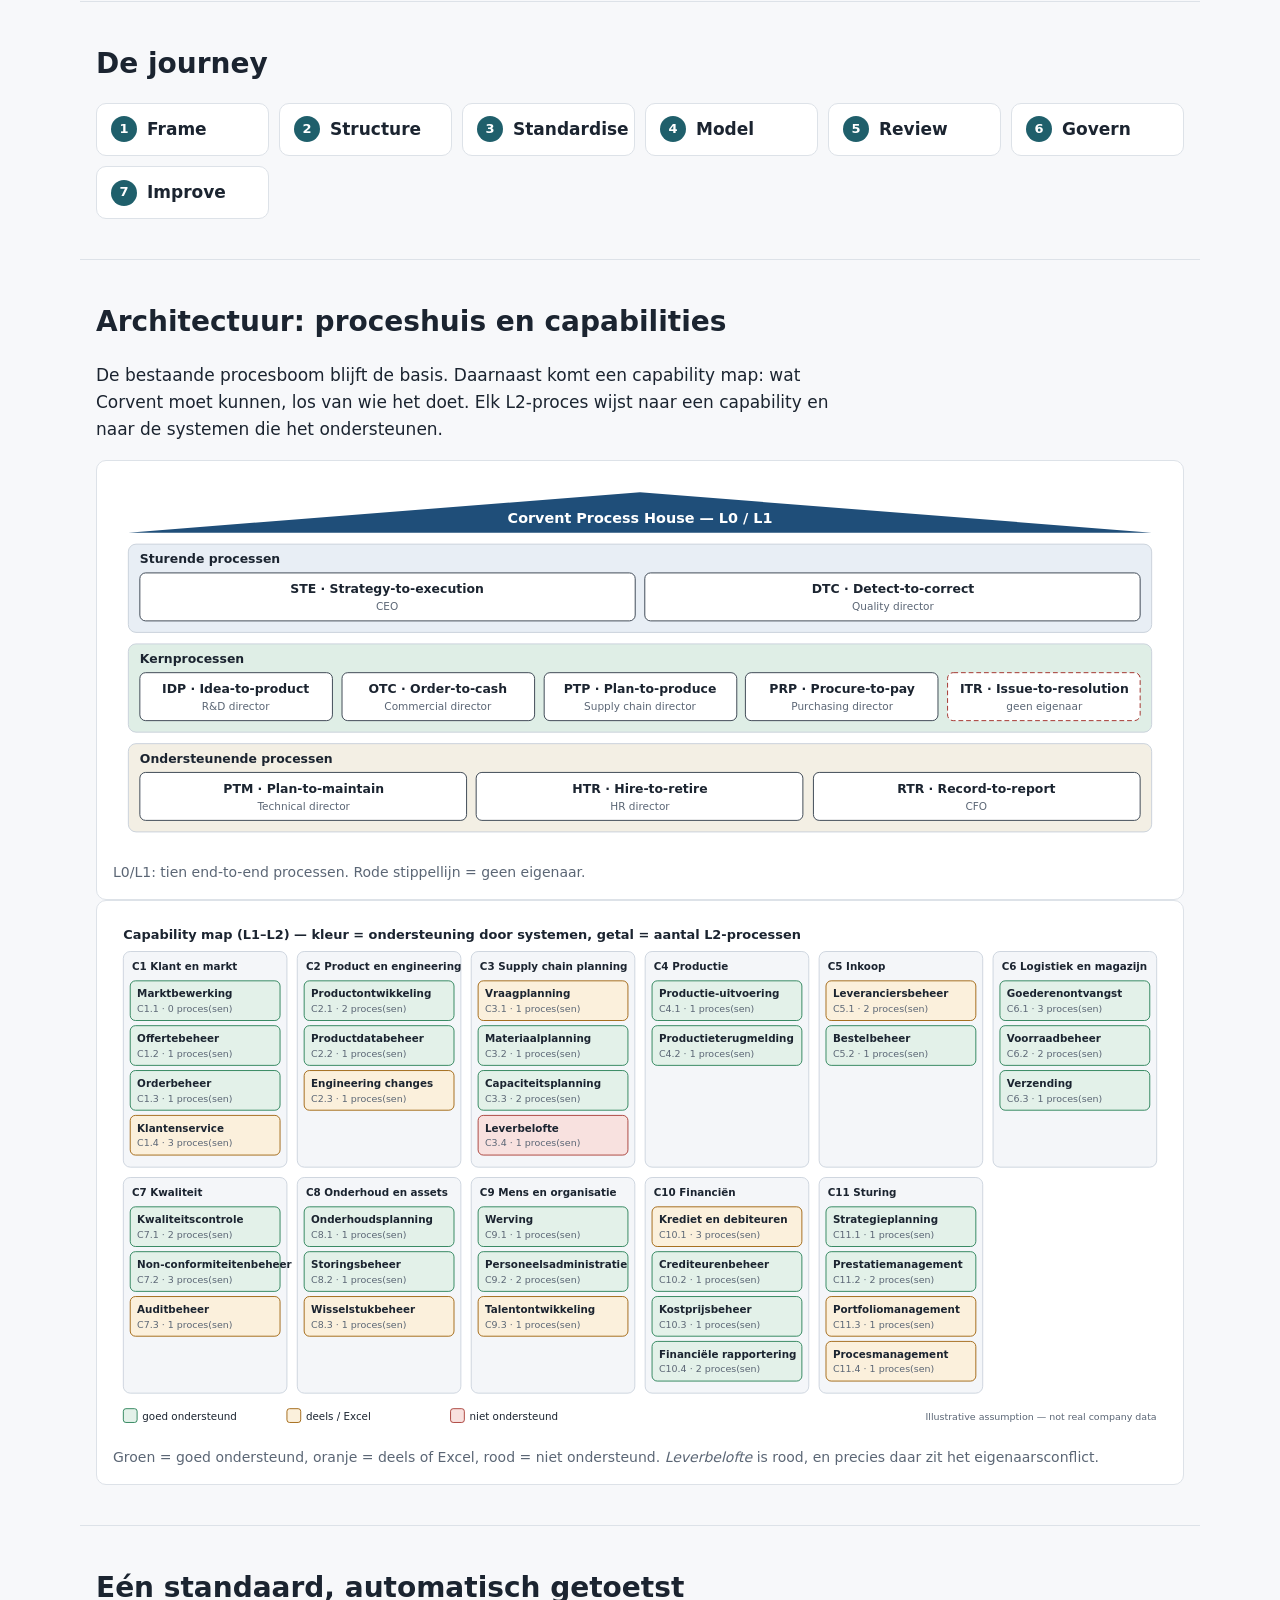
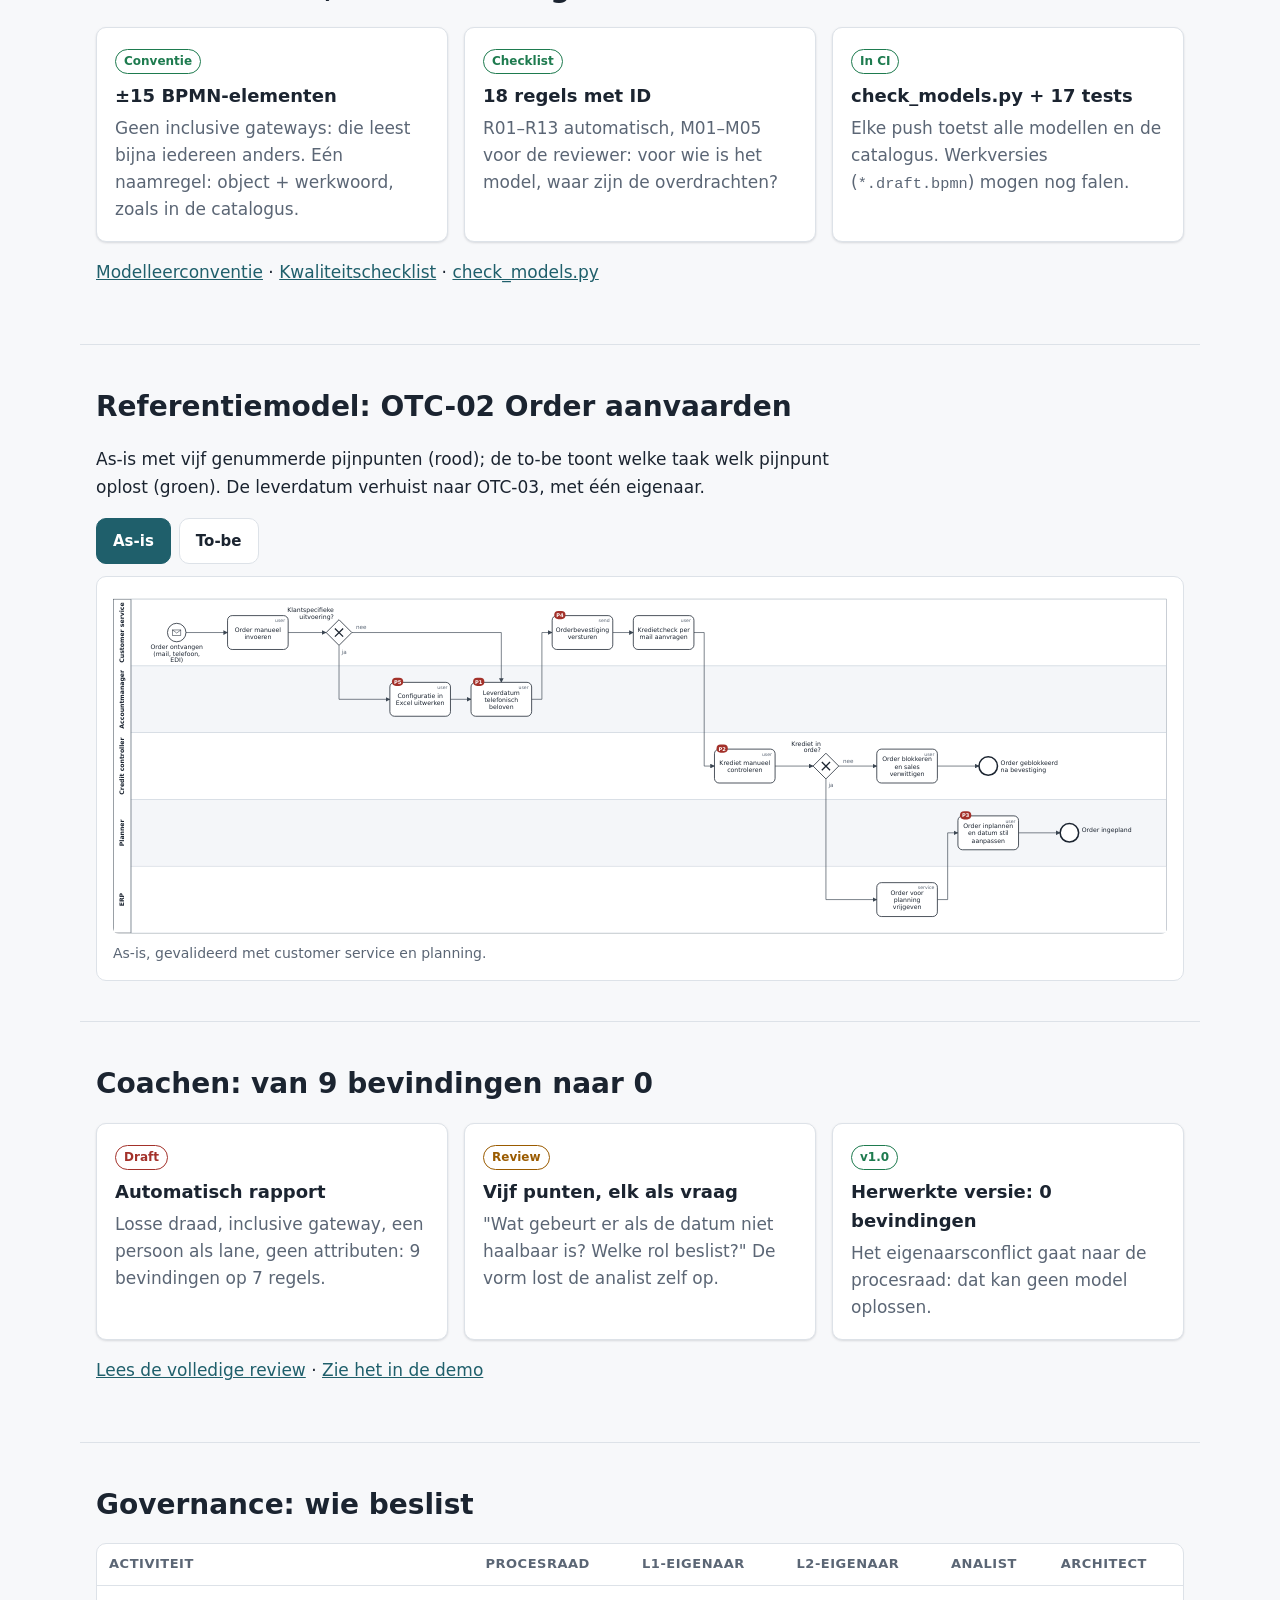
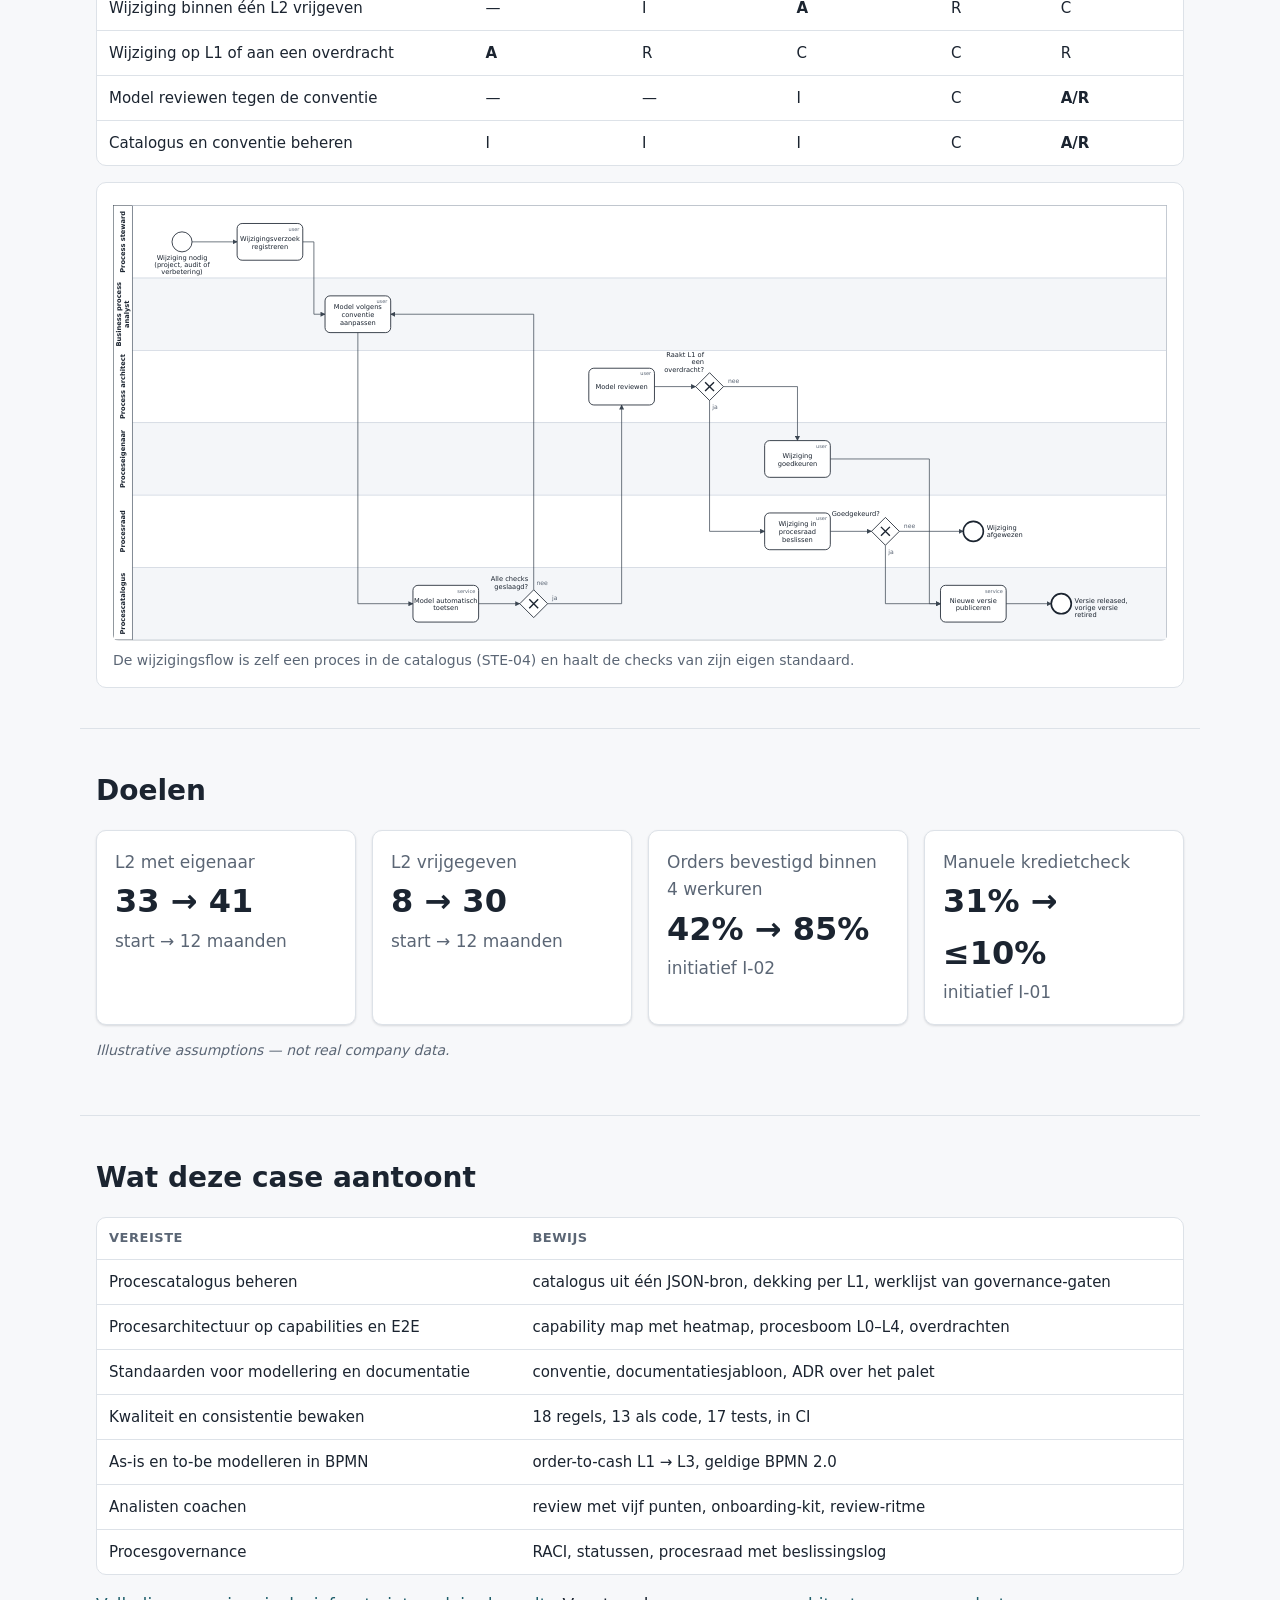
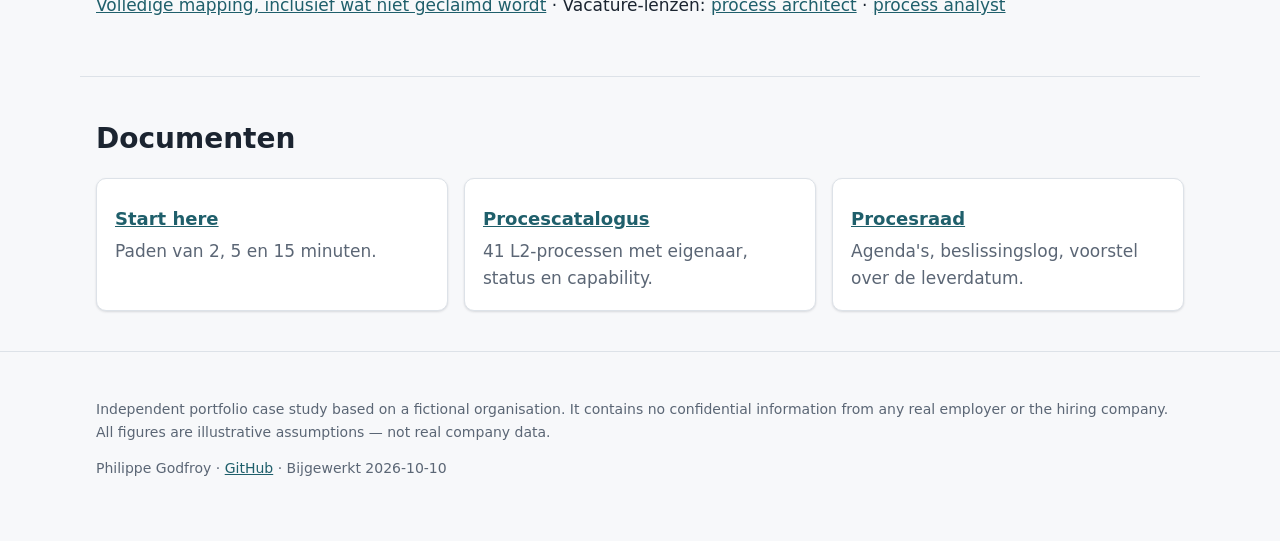
==== commit d6620883: "Add run-and-verify, sources and limitations; tour with choice and limitations steps; fallback screen" ====
--- a/site/index.html
+++ b/site/index.html
@@ -39,6 +39,7 @@
         <a class="btn" href="#architectuur">Bekijk de architectuur</a>
         <a class="btn" href="https://github.com/phlppgdfry/manufacturing-process-architecture-case">Bekijk op GitHub</a>
       </div>
+      <p class="note">Demo laadt niet? Bekijk de <a href="https://github.com/phlppgdfry/manufacturing-process-architecture-case/blob/main/docs/screenshots/demo-review.png">screenshots</a>.</p>
     </section>
 
     <section id="uitdaging" class="wrap section">
